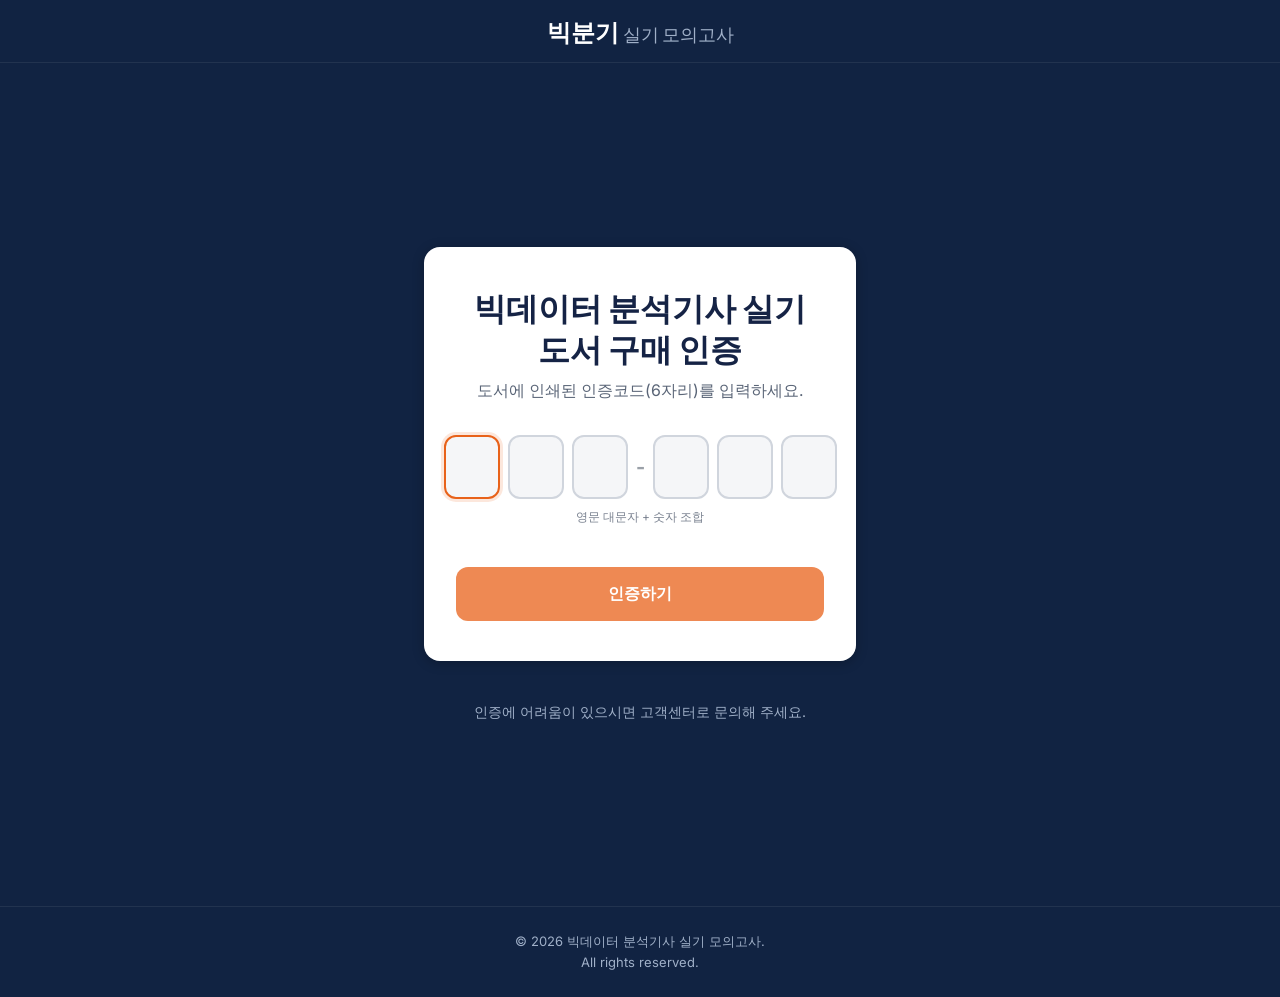
==== auth.html @ a2e7b77d "AICE 자산 fork → 빅분기 실기 모의고사 정식 구조 적용 - AICE → 빅분기 리브랜딩 일괄 적용 (40개 패턴, 11개 파일)   - 텍스트·메타·헤더 로고·푸터·OG " ====
<!DOCTYPE html>
<html lang="ko">
<head>
  <meta charset="UTF-8">
  <meta name="viewport" content="width=device-width, initial-scale=1.0">
  <title>빅분기 실기 모의고사 - 도서 인증</title>
  <meta name="description" content="빅데이터 분석기사 실기 모의고사 서비스 - 도서 인증 후 학습을 시작하세요.">
  <link rel="icon" type="image/jpeg" href="assets/favicon.jpg">
  <meta property="og:title" content="빅데이터 분석기사 실기 모의고사">
  <meta property="og:description" content="빅데이터 분석기사 자격증 모의고사 - 도서 구매자 전용 학습 서비스">
  <meta property="og:image" content="assets/og-image.jpg">
  <meta property="og:type" content="website">
  <!-- Fonts -->
  <link rel="preconnect" href="https://fonts.googleapis.com">
  <link rel="preconnect" href="https://fonts.gstatic.com" crossorigin>
  <link href="https://fonts.googleapis.com/css2?family=Plus+Jakarta+Sans:wght@400;500;600;700;800&family=Inter:wght@400;500;600&family=Space+Grotesk:wght@400;500;600;700&family=Manrope:wght@400;500;600;700&family=JetBrains+Mono:wght@400;500;700&display=swap" rel="stylesheet">
  <!-- FOUC prevention: apply theme before paint -->
  <link rel="stylesheet" href="css/theme-a.css">
  <link rel="stylesheet" href="css/base.css">
</head>
<body>
  <!-- Header -->
  <header class="header" style="justify-content: center;">
    <div class="logo">빅분기 <span class="logo-sub">실기 모의고사</span></div>
  </header>

  <!-- Main Content -->
  <main style="min-height: calc(100vh - 57px); display: flex; align-items: center; justify-content: center;">
    <div class="container-narrow text-center">
      <div class="animate-in">
        <!-- Auth Card (white background) -->
        <div class="auth-card">
          <h1 class="auth-card-title">빅데이터 분석기사 실기<br>도서 구매 인증</h1>
          <p class="auth-card-desc">
            도서에 인쇄된 인증코드(6자리)를 입력하세요.
          </p>

          <!-- OTP Input -->
          <form id="auth-form" autocomplete="off">
            <div class="flex flex-center gap-sm" id="otp-container" style="margin-bottom: 0.5rem;">
              <input type="text" class="otp-input" maxlength="1" inputmode="text" autocomplete="off" data-index="0" aria-label="인증코드 1자리">
              <input type="text" class="otp-input" maxlength="1" inputmode="text" autocomplete="off" data-index="1" aria-label="인증코드 2자리">
              <input type="text" class="otp-input" maxlength="1" inputmode="text" autocomplete="off" data-index="2" aria-label="인증코드 3자리">
              <div style="width: 12px; display: flex; align-items: center; justify-content: center; color: #9aa0a8; font-size: 1.25rem; font-weight: 700;">-</div>
              <input type="text" class="otp-input" maxlength="1" inputmode="text" autocomplete="off" data-index="3" aria-label="인증코드 4자리">
              <input type="text" class="otp-input" maxlength="1" inputmode="text" autocomplete="off" data-index="4" aria-label="인증코드 5자리">
              <input type="text" class="otp-input" maxlength="1" inputmode="text" autocomplete="off" data-index="5" aria-label="인증코드 6자리">
            </div>

            <p class="text-xs" style="margin-bottom: 1.5rem; color: #7a8290;">영문 대문자 + 숫자 조합</p>

            <div class="error-msg" id="error-msg">인증 코드가 올바르지 않습니다.</div>

            <button type="submit" class="btn btn-primary btn-lg w-full" id="verify-btn" disabled style="margin-top: 1rem;">
              인증하기
            </button>

            <p class="text-xs" id="lockout-msg" style="margin-top: 0.75rem; display: none; color: #7a8290;"></p>
          </form>
        </div>

        <!-- Help text (navy background) -->
        <div style="margin-top: 2.5rem;">
          <p class="text-sm text-muted">인증에 어려움이 있으시면 고객센터로 문의해 주세요.</p>
        </div>
      </div>
    </div>
  </main>

  <footer class="footer">&copy; 2026 빅데이터 분석기사 실기 모의고사.<br>All rights reserved.</footer>

  <!-- Toast -->
  <div class="toast" id="toast"></div>

  <script src="js/auth.js"></script>
  <script src="js/protection.js"></script>
</body>
</html>
---- css/theme-a.css ----
/* Theme: BigData Analytics Exam (Navy + White Card + Orange Accent) */
/* 클라이언트 이미지 픽셀 추출 기반 색상 */
:root {
  /* Primary - Orange accent (버튼) */
  --color-primary: #e8621a;
  --color-primary-dim: #d35400;
  --color-primary-container: #f45e07;
  --color-on-primary: #ffffff;
  --color-on-primary-container: #ffffff;

  /* Secondary */
  --color-secondary: #4a5a6d;
  --color-secondary-dim: #3d4e60;
  --color-secondary-container: #e8ecf1;
  --color-on-secondary: #112342;

  /* Tertiary */
  --color-tertiary: #f39c12;
  --color-tertiary-container: #fde8c0;
  --color-on-tertiary-container: #5a3210;

  /* Surface & Background - Navy */
  --color-surface: #112342;
  --color-surface-dim: #0b1c3d;
  --color-surface-container: #152345;
  --color-surface-container-low: #0f2040;
  --color-surface-container-high: #1a2d50;
  --color-surface-container-highest: #203558;
  --color-surface-container-lowest: #091530;
  --color-background: #112342;

  /* Text */
  --color-on-surface: #e8ecf5;
  --color-on-surface-variant: #a0b0c8;
  --color-on-background: #e8ecf5;

  /* Outline */
  --color-outline: #4a5a6d;
  --color-outline-variant: rgba(74, 90, 109, 0.3);

  /* Status */
  --color-error: #e74c3c;
  --color-error-container: #4a1515;
  --color-success: #27ae60;
  --color-success-light: #e8f5e9;
  --color-warning: #f39c12;

  /* Inverse */
  --color-inverse-surface: #e8ecf5;
  --color-inverse-on-surface: #112342;

  /* Typography */
  --font-headline: 'Plus Jakarta Sans', sans-serif;
  --font-body: 'Inter', sans-serif;
  --font-label: 'Inter', sans-serif;
  --font-code: 'JetBrains Mono', 'Fira Code', monospace;

  /* Shape */
  --radius-sm: 0.5rem;
  --radius-md: 0.75rem;
  --radius-lg: 1rem;
  --radius-xl: 1.25rem;
  --radius-full: 9999px;

  /* Elevation */
  --shadow-sm: 0 1px 4px rgba(0,0,0,0.2);
  --shadow-md: 0 2px 12px rgba(0,0,0,0.25);
  --shadow-lg: 0 4px 24px rgba(0,0,0,0.3);

  /* Glassmorphism */
  --glass-bg: transparent;
  --glass-border: transparent;
  --glass-blur: 0;

  /* Specific component tokens */
  --card-bg: #ffffff;
  --card-border: rgba(0, 0, 0, 0.06);
  --card-hover-shadow: 0 2px 12px rgba(0,0,0,0.15);
  --input-bg: #ffffff;
  --input-border: #d0d5dd;
  --input-focus-border: #e8621a;
  --badge-bg: #fff3e0;
  --badge-text: #d35400;
  --code-bg: #1e1e2e;
  --code-text: #e8ecf5;
  --sidebar-bg: var(--color-surface-container);
  --sidebar-active-bg: #e8621a;
  --sidebar-active-text: #ffffff;
  --btn-primary-bg: #e8621a;
  --btn-primary-text: #ffffff;
  --btn-primary-hover: #d35400;
  --progress-bg: rgba(255,255,255,0.2);
  --progress-fill: #e8621a;
  --tooltip-bg: var(--color-surface-container-highest);
  --tooltip-text: var(--color-on-surface);
}
---- css/base.css ----
/* === Reset & Base === */
*, *::before, *::after {
  margin: 0;
  padding: 0;
  box-sizing: border-box;
}

html {
  font-size: 16px;
  scroll-behavior: smooth;
  -webkit-text-size-adjust: 100%;
}

body {
  font-family: var(--font-body);
  background-color: var(--color-background);
  color: var(--color-on-surface);
  line-height: 1.6;
  min-height: 100vh;
  transition: background-color 0.3s ease, color 0.3s ease;
}

a {
  color: var(--color-primary);
  text-decoration: none;
  transition: color 0.2s;
}

a:hover {
  color: var(--color-primary-dim);
}

img {
  max-width: 100%;
  height: auto;
  display: block;
}

button {
  cursor: pointer;
  border: none;
  font-family: inherit;
  font-size: inherit;
  transition: all 0.2s ease;
}

input {
  font-family: inherit;
  font-size: inherit;
  outline: none;
}

/* === Typography === */
h1, h2, h3, h4 {
  font-family: var(--font-headline);
  font-weight: 700;
  line-height: 1.3;
  color: var(--color-on-surface);
}

h1 { font-size: 2rem; }
h2 { font-size: 1.5rem; }
h3 { font-size: 1.25rem; }
h4 { font-size: 1.1rem; }

.text-sm { font-size: 0.875rem; }
.text-xs { font-size: 0.75rem; }
.text-lg { font-size: 1.125rem; }
.text-muted { color: var(--color-on-surface-variant); }

/* === Layout Utilities === */
.container {
  width: 100%;
  max-width: 1200px;
  margin: 0 auto;
  padding: 0 1.5rem;
}

.container-narrow {
  max-width: 480px;
  margin: 0 auto;
  padding: 0 1.5rem;
}

.flex { display: flex; }
.flex-col { flex-direction: column; }
.flex-center { align-items: center; justify-content: center; }
.flex-between { justify-content: space-between; }
.flex-wrap { flex-wrap: wrap; }
.gap-xs { gap: 0.25rem; }
.gap-sm { gap: 0.5rem; }
.gap-md { gap: 1rem; }
.gap-lg { gap: 1.5rem; }
.gap-xl { gap: 2rem; }
.items-center { align-items: center; }
.text-center { text-align: center; }

.grid {
  display: grid;
  gap: 1.5rem;
}

.grid-2 { grid-template-columns: repeat(2, 1fr); }
.grid-3 { grid-template-columns: repeat(3, 1fr); }

.w-full { width: 100%; }
.mx-auto { margin-left: auto; margin-right: auto; }
.mt-sm { margin-top: 0.5rem; }
.mt-md { margin-top: 1rem; }
.mt-lg { margin-top: 1.5rem; }
.mt-xl { margin-top: 2rem; }
.mb-sm { margin-bottom: 0.5rem; }
.mb-md { margin-bottom: 1rem; }
.mb-lg { margin-bottom: 1.5rem; }
.p-sm { padding: 0.5rem; }
.p-md { padding: 1rem; }
.p-lg { padding: 1.5rem; }
.p-xl { padding: 2rem; }

/* === Components: Header / Nav === */
.header {
  position: sticky;
  top: 0;
  z-index: 100;
  background: var(--color-surface);
  border-bottom: 1px solid var(--color-outline-variant);
  padding: 0.75rem 1.5rem;
  display: flex;
  align-items: center;
  justify-content: space-between;
  transition: background-color 0.3s ease;
}

.header .logo {
  font-family: var(--font-headline);
  font-weight: 800;
  font-size: 1.5rem;
  color: #ffffff;
}

.header .logo .logo-sub {
  color: var(--color-on-surface-variant);
  font-weight: 500;
  font-size: 1.1rem;
}

/* Header Search (dummy) */
.header-search {
  flex: 1;
  max-width: 480px;
  margin: 0 1.5rem;
  position: relative;
}

.header-search input {
  width: 100%;
  padding: 0.5rem 2.5rem 0.5rem 1rem;
  border-radius: var(--radius-full);
  border: 1px solid rgba(255, 255, 255, 0.25);
  background: rgba(255, 255, 255, 0.1);
  color: rgba(255, 255, 255, 0.6);
  font-size: 0.8125rem;
  outline: none;
}

.header-search input::placeholder {
  color: rgba(255, 255, 255, 0.5);
}

.header-search-icon {
  position: absolute;
  right: 0.75rem;
  top: 50%;
  transform: translateY(-50%);
  font-size: 0.875rem;
  opacity: 0.5;
}

.header-actions {
  display: flex;
  align-items: center;
  gap: 0.75rem;
}

/* === Components: Theme Toggle === */
.theme-toggle {
  width: 40px;
  height: 40px;
  border-radius: var(--radius-full);
  background: var(--color-surface-container);
  display: flex;
  align-items: center;
  justify-content: center;
  font-size: 1.25rem;
  color: var(--color-on-surface-variant);
  border: 1px solid var(--color-outline-variant);
  transition: all 0.2s ease;
}

.theme-toggle:hover {
  background: var(--color-surface-container-high);
  color: var(--color-primary);
}

/* === Components: Card === */
.card {
  background: var(--card-bg);
  border-radius: var(--radius-lg);
  padding: 1.5rem;
  border: 1px solid var(--card-border);
  box-shadow: var(--shadow-sm);
  transition: box-shadow 0.2s ease, transform 0.2s ease;
}

.card:hover {
  box-shadow: var(--card-hover-shadow);
}

.card-clickable:hover {
  transform: translateY(-2px);
  cursor: pointer;
}

/* === Components: Button === */
.btn {
  display: inline-flex;
  align-items: center;
  justify-content: center;
  gap: 0.5rem;
  padding: 0.75rem 1.5rem;
  border-radius: var(--radius-md);
  font-weight: 600;
  font-family: var(--font-label);
  font-size: 0.9375rem;
  transition: all 0.2s ease;
  white-space: nowrap;
}

.btn-primary {
  background: var(--btn-primary-bg);
  color: var(--btn-primary-text);
}

.btn-primary:hover {
  background: var(--btn-primary-hover);
  transform: translateY(-1px);
}

.btn-secondary {
  background: var(--color-surface-container);
  color: var(--color-on-surface);
  border: 1px solid var(--color-outline-variant);
}

.btn-secondary:hover {
  background: var(--color-surface-container-high);
}

.btn-tertiary {
  background: var(--color-tertiary);
  color: #ffffff;
}

.btn-tertiary:hover {
  opacity: 0.9;
}

.btn-ghost {
  background: transparent;
  color: var(--color-primary);
  padding: 0.5rem 1rem;
}

.btn-ghost:hover {
  background: var(--color-surface-container);
}

.btn-sm {
  padding: 0.5rem 1rem;
  font-size: 0.8125rem;
}

.btn-lg {
  padding: 1rem 2rem;
  font-size: 1rem;
}

.btn:disabled {
  opacity: 0.75;
  cursor: not-allowed;
  transform: none;
}

.btn-icon {
  width: 40px;
  height: 40px;
  padding: 0;
  border-radius: var(--radius-full);
  display: inline-flex;
  align-items: center;
  justify-content: center;
}

/* === Components: Badge === */
.badge {
  display: inline-flex;
  align-items: center;
  padding: 0.25rem 0.75rem;
  border-radius: var(--radius-full);
  font-size: 0.75rem;
  font-weight: 600;
  font-family: var(--font-label);
  background: var(--badge-bg);
  color: var(--badge-text);
}

.badge-success {
  background: var(--color-success-light);
  color: var(--color-success);
}

.badge-warning {
  background: rgba(245, 158, 11, 0.15);
  color: var(--color-warning);
}

/* === Components: Input === */
.input {
  width: 100%;
  padding: 0.75rem 1rem;
  background: var(--input-bg);
  border: 2px solid var(--input-border);
  border-radius: var(--radius-md);
  color: var(--color-on-surface);
  font-size: 1rem;
  transition: border-color 0.2s ease, box-shadow 0.2s ease;
}

.input:focus {
  border-color: var(--input-focus-border);
  box-shadow: 0 0 0 3px rgba(79, 93, 140, 0.15);
}

/* Auth Card - white card on navy background */
.auth-card {
  background: #ffffff;
  border-radius: var(--radius-lg);
  padding: 2.5rem 2rem;
  box-shadow: var(--shadow-md);
}

.auth-card-title {
  color: #152345;
  margin-bottom: 0.5rem;
}

.auth-card-desc {
  color: #5a6577;
  margin-bottom: 2rem;
}

.auth-card .otp-input {
  background: #f5f6f8;
  border-color: #d0d5dd;
  color: #152345;
}

.auth-card .otp-input:focus {
  border-color: #e8621a;
  box-shadow: 0 0 0 3px rgba(232, 98, 26, 0.15);
}

.auth-card .error-msg {
  color: #e74c3c;
}

/* OTP Input */
.otp-input {
  width: 3.5rem;
  height: 4rem;
  text-align: center;
  font-size: 1.5rem;
  font-weight: 700;
  font-family: var(--font-headline);
  text-transform: uppercase;
  background: var(--input-bg);
  border: 2px solid var(--input-border);
  border-radius: var(--radius-md);
  color: var(--color-on-surface);
  transition: all 0.2s ease;
}

.otp-input:focus {
  border-color: var(--color-primary);
  box-shadow: 0 0 0 3px rgba(79, 93, 140, 0.2);
}

.otp-input.error {
  border-color: var(--color-error);
  animation: shake 0.4s ease;
}

.otp-input.success {
  border-color: var(--color-success);
}

/* === Components: Progress Bar === */
.progress-bar {
  width: 100%;
  height: 8px;
  background: var(--progress-bg);
  border-radius: var(--radius-full);
  overflow: hidden;
}

.progress-bar-fill {
  height: 100%;
  background: var(--progress-fill);
  border-radius: var(--radius-full);
  transition: width 0.5s ease;
}

/* === Components: Accordion === */
.accordion {
  border: 1px solid var(--color-outline-variant);
  border-radius: var(--radius-md);
  overflow: hidden;
}

.accordion-header {
  width: 100%;
  padding: 1rem 1.25rem;
  background: var(--color-surface-container);
  color: var(--color-on-surface);
  font-weight: 600;
  font-family: var(--font-label);
  display: flex;
  align-items: center;
  justify-content: space-between;
  cursor: pointer;
  border: none;
  text-align: left;
  transition: background 0.2s;
}

.accordion-header:hover {
  background: var(--color-surface-container-high);
}

.accordion-icon {
  transition: transform 0.3s ease;
  font-size: 1.25rem;
  color: var(--color-on-surface-variant);
}

.accordion-header[aria-expanded="true"] .accordion-icon {
  transform: rotate(180deg);
}

.accordion-body {
  max-height: 0;
  overflow: hidden;
  transition: max-height 0.3s ease;
}

.accordion-body.open {
  max-height: 2000px;
}

.accordion-content {
  padding: 1.25rem;
}

/* === Components: Code Block === */
.code-block {
  position: relative;
  background: var(--code-bg);
  border-radius: var(--radius-md);
  overflow: hidden;
  margin: 1rem 0;
}

.code-block-header {
  display: flex;
  align-items: center;
  justify-content: space-between;
  padding: 0.5rem 1rem;
  background: rgba(0,0,0,0.2);
  font-size: 0.75rem;
  color: var(--color-on-surface-variant);
  font-family: var(--font-label);
}

.code-block pre {
  padding: 1rem;
  overflow-x: auto;
  font-family: var(--font-code);
  font-size: 0.875rem;
  line-height: 1.7;
  color: var(--code-text);
  margin: 0;
}

.code-block code {
  font-family: inherit;
}

.copy-btn {
  padding: 0.25rem 0.625rem;
  border-radius: var(--radius-sm);
  background: rgba(255,255,255,0.1);
  color: var(--color-on-surface-variant);
  font-size: 0.75rem;
  border: none;
  cursor: pointer;
  transition: all 0.2s;
}

.copy-btn:hover {
  background: rgba(255,255,255,0.2);
}

.copy-btn.copied {
  background: var(--color-success);
  color: #ffffff;
}

/* === Components: Sidebar (Viewer) === */
.viewer-layout {
  display: flex;
  min-height: calc(100vh - 57px);
}

.sidebar {
  width: 260px;
  flex-shrink: 0;
  background: var(--sidebar-bg);
  border-right: 1px solid var(--color-outline-variant);
  padding: 1rem 0.75rem;
  overflow-y: auto;
  position: sticky;
  top: 57px;
  height: calc(100vh - 57px);
}

.sidebar-title {
  font-family: var(--font-headline);
  font-size: 0.875rem;
  font-weight: 700;
  color: var(--color-on-surface-variant);
  padding: 0.5rem 0.75rem;
  margin-bottom: 0.5rem;
  text-transform: uppercase;
  letter-spacing: 0.05em;
}

.sidebar-item {
  display: flex;
  align-items: center;
  gap: 0.75rem;
  padding: 0.625rem 0.75rem;
  border-radius: var(--radius-md);
  cursor: pointer;
  transition: all 0.15s ease;
  font-size: 0.875rem;
  color: var(--color-on-surface-variant);
  border: none;
  background: transparent;
  width: 100%;
  text-align: left;
}

.sidebar-item:hover {
  background: var(--color-surface-container-high);
  color: var(--color-on-surface);
}

.sidebar-item.active {
  background: var(--sidebar-active-bg);
  color: var(--sidebar-active-text);
  font-weight: 600;
}

.sidebar-item .q-num {
  width: 28px;
  height: 28px;
  border-radius: var(--radius-sm);
  display: flex;
  align-items: center;
  justify-content: center;
  font-weight: 700;
  font-size: 0.75rem;
  background: var(--color-surface-container);
  flex-shrink: 0;
}

.sidebar-item.active .q-num {
  background: var(--color-primary);
  color: var(--color-on-primary);
}

.sidebar-item.viewed .q-num {
  background: var(--color-success);
  color: #ffffff;
}

.viewer-main {
  flex: 1;
  padding: 2rem;
  max-width: calc(100% - 260px);
  overflow-x: hidden;
}

/* === Components: Tip Box === */
.tip-box {
  padding: 1rem 1.25rem;
  border-radius: var(--radius-md);
  background: var(--color-tertiary-container);
  color: var(--color-on-tertiary-container);
  font-size: 0.875rem;
  line-height: 1.6;
  margin: 1rem 0;
  display: flex;
  gap: 0.75rem;
}

.tip-box .tip-icon {
  flex-shrink: 0;
  font-size: 1.25rem;
}

/* === Components: Answer Card === */
.answer-card {
  background: var(--color-primary-container);
  color: var(--color-on-primary-container);
  padding: 1.25rem;
  border-radius: var(--radius-md);
  margin: 1rem 0;
}

.answer-card .answer-label {
  font-family: var(--font-label);
  font-size: 0.75rem;
  font-weight: 700;
  text-transform: uppercase;
  letter-spacing: 0.05em;
  opacity: 0.7;
  margin-bottom: 0.5rem;
}

.answer-card .answer-value {
  font-family: var(--font-headline);
  font-size: 1.25rem;
  font-weight: 700;
}

/* === Components: Choice List === */
.choice-list {
  list-style: none;
  display: flex;
  flex-direction: column;
  gap: 0.5rem;
  margin: 1rem 0;
}

.choice-item {
  display: flex;
  align-items: flex-start;
  gap: 0.75rem;
  padding: 0.875rem 1rem;
  border-radius: var(--radius-md);
  border: 1px solid var(--color-outline-variant);
  font-size: 0.9375rem;
  transition: all 0.15s;
}

.choice-item .choice-num {
  width: 28px;
  height: 28px;
  border-radius: var(--radius-full);
  display: flex;
  align-items: center;
  justify-content: center;
  font-weight: 700;
  font-size: 0.8125rem;
  background: var(--color-surface-container);
  flex-shrink: 0;
}

.choice-item.correct {
  border-color: var(--color-success);
  background: var(--color-success-light);
}

.choice-item.correct .choice-num {
  background: var(--color-success);
  color: #ffffff;
}

.choice-item.wrong {
  border-color: var(--color-error);
  background: rgba(168, 56, 54, 0.08);
}

.choice-item.wrong .choice-num {
  background: var(--color-error);
  color: #ffffff;
}

.choice-clickable:hover {
  border-color: var(--color-primary);
  background: var(--color-surface-container);
  transform: translateX(4px);
}

/* === Components: Question Navigation === */
.question-nav {
  display: flex;
  justify-content: space-between;
  align-items: center;
  margin-top: 2rem;
  padding-top: 1.5rem;
  border-top: 1px solid var(--color-outline-variant);
}

/* === Components: Toast === */
.toast {
  position: fixed;
  bottom: 2rem;
  left: 50%;
  transform: translateX(-50%) translateY(100px);
  padding: 0.75rem 1.5rem;
  background: var(--color-inverse-surface);
  color: var(--color-inverse-on-surface);
  border-radius: var(--radius-md);
  font-size: 0.875rem;
  z-index: 1000;
  opacity: 0;
  transition: all 0.3s ease;
  pointer-events: none;
}

.toast.show {
  transform: translateX(-50%) translateY(0);
  opacity: 1;
}

/* === Components: Exam Card (Lobby) === */
/* Lobby white background override */
.lobby-main {
  background: #ffffff;
  color: #152345;
}

.lobby-main .text-muted {
  color: #5a6577;
}

.lobby-main .card {
  background: #f5f6f8;
  border: 1px solid #e0e3e8;
}

.lobby-main .stats-grid .card {
  background: #f5f6f8;
}

.lobby-main h1,
.lobby-main h2,
.lobby-main h3 {
  color: #152345;
}

/* Lobby Layout */
.lobby-layout {
  display: flex;
  gap: 2rem;
  align-items: flex-start;
}

.lobby-cards {
  flex: 1;
}

.lobby-sidebar {
  width: 220px;
  flex-shrink: 0;
  display: flex;
  flex-direction: column;
  gap: 1rem;
}

.lobby-stat-card {
  background: #f5f6f8;
  border: 1px solid #e0e3e8;
  border-radius: var(--radius-md);
  padding: 1.25rem;
}

.lobby-stat-card h3 {
  font-size: 0.9375rem;
  margin-bottom: 0.75rem;
  color: #152345;
}

.lobby-stat-row {
  display: flex;
  justify-content: space-between;
  padding: 0.375rem 0;
  font-size: 0.8125rem;
  color: #5a6577;
  border-bottom: 1px solid #e8eaed;
}

.lobby-stat-row:last-child {
  border-bottom: none;
}

.lobby-stat-row span:last-child {
  font-weight: 600;
  color: #152345;
}

/* Lobby Cards */
.lobby-card {
  background: #ffffff;
  border: 1px solid #2a2a2a;
  border-radius: var(--radius-md);
  padding: 1.25rem;
}

.lobby-card-disabled {
  opacity: 0.5;
  pointer-events: none;
}

.lobby-card-title {
  font-size: 0.9375rem;
  font-weight: 700;
  color: #152345;
  margin-bottom: 0.5rem;
}

.lobby-card-desc {
  font-size: 0.8125rem;
  color: #5a6577;
  margin-bottom: 1rem;
  line-height: 1.4;
}

.lobby-card-buttons {
  display: flex;
  flex-direction: column;
  gap: 0.5rem;
}

.lobby-btn {
  display: block;
  width: 100%;
  padding: 0.5rem;
  border-radius: var(--radius-sm);
  font-size: 0.8125rem;
  font-weight: 600;
  text-align: center;
  cursor: pointer;
  border: 1px solid #d0d5dd;
  text-decoration: none;
}

.lobby-btn-colab {
  background: #e8621a;
  color: #ffffff;
  border-color: #e8621a;
}

.lobby-btn-colab:hover {
  background: #d35400;
}

.lobby-btn-outline {
  background: #ffffff;
  color: #152345;
}

.lobby-btn-outline:hover {
  background: #f5f6f8;
}

.exam-card {
  position: relative;
  overflow: hidden;
}

.exam-card .flex.gap-sm {
  align-items: stretch;
}

.exam-card .flex.gap-sm .btn {
  display: flex;
  align-items: center;
  justify-content: center;
}

.exam-card .flex.gap-sm .btn.btn-colab {
  display: block;
  text-align: center;
  line-height: 1.3;
}

.colab-btn-sub {
  font-size: 0.75rem;
  opacity: 0.65;
}

.exam-card .exam-tags {
  display: flex;
  flex-wrap: wrap;
  gap: 0.375rem;
  margin: 0.75rem 0;
}

.exam-card .exam-tags .tag {
  font-size: 0.6875rem;
  padding: 0.125rem 0.5rem;
  border-radius: var(--radius-full);
  background: var(--color-surface-container-high);
  color: var(--color-on-surface-variant);
  font-family: var(--font-code);
}

.exam-card.disabled {
  opacity: 0.5;
  pointer-events: none;
}

.exam-card.disabled::after {
  content: '준비 중';
  position: absolute;
  top: 1rem;
  right: 1rem;
  padding: 0.25rem 0.75rem;
  border-radius: var(--radius-full);
  background: var(--color-surface-container-high);
  color: var(--color-on-surface-variant);
  font-size: 0.75rem;
  font-weight: 600;
}

/* === Components: Stats Grid === */
.stats-grid {
  display: grid;
  grid-template-columns: repeat(auto-fit, minmax(140px, 1fr));
  gap: 1rem;
}

.stat-card {
  background: var(--color-surface-container);
  border-radius: var(--radius-md);
  padding: 1rem;
  text-align: center;
}

.stat-card .stat-value {
  font-family: var(--font-headline);
  font-size: 1.5rem;
  font-weight: 800;
  color: var(--color-primary);
}

.stat-card .stat-label {
  font-size: 0.75rem;
  color: var(--color-on-surface-variant);
  margin-top: 0.25rem;
}

/* === Components: Demo Note === */
.demo-note {
  background: var(--color-surface-container);
  border: 1px dashed var(--color-outline-variant);
  border-radius: var(--radius-md);
  padding: 1.25rem;
  margin-top: 2rem;
  font-size: 0.8125rem;
  color: var(--color-on-surface-variant);
  line-height: 1.7;
}

.demo-note strong {
  color: var(--color-on-surface);
}

/* === Components: Error Message === */
.error-msg {
  color: var(--color-error);
  font-size: 0.875rem;
  margin-top: 0.75rem;
  display: none;
  text-align: center;
}

.error-msg.show {
  display: block;
  animation: fadeIn 0.3s ease;
}

/* === Animations === */
@keyframes shake {
  0%, 100% { transform: translateX(0); }
  20% { transform: translateX(-6px); }
  40% { transform: translateX(6px); }
  60% { transform: translateX(-4px); }
  80% { transform: translateX(4px); }
}

@keyframes fadeIn {
  from { opacity: 0; transform: translateY(8px); }
  to { opacity: 1; transform: translateY(0); }
}

@keyframes fadeInUp {
  from { opacity: 0; transform: translateY(20px); }
  to { opacity: 1; transform: translateY(0); }
}

.animate-in {
  animation: fadeInUp 0.4s ease forwards;
}

/* === Responsive === */
@media (max-width: 768px) {
  h1 { font-size: 1.5rem; }
  h2 { font-size: 1.25rem; }

  .grid-2, .grid-3 {
    grid-template-columns: 1fr;
  }

  .container {
    padding: 0 1rem;
  }

  .sidebar {
    display: none;
  }

  .viewer-main {
    max-width: 100%;
    padding: 1rem;
  }

  .mobile-q-nav {
    display: flex;
    overflow-x: auto;
    gap: 0.5rem;
    padding: 0.75rem 1rem;
    background: var(--color-surface-container);
    border-bottom: 1px solid var(--color-outline-variant);
    -webkit-overflow-scrolling: touch;
  }

  .mobile-q-nav .q-pill {
    flex-shrink: 0;
    padding: 0.375rem 0.75rem;
    border-radius: var(--radius-full);
    font-size: 0.8125rem;
    font-weight: 600;
    background: var(--color-surface-container-high);
    color: var(--color-on-surface-variant);
    border: none;
    cursor: pointer;
    white-space: nowrap;
  }

  .mobile-q-nav .q-pill.active {
    background: var(--color-primary);
    color: var(--color-on-primary);
  }

  .otp-input {
    width: 2.75rem;
    height: 3.25rem;
    font-size: 1.25rem;
  }
}

/* Hide mobile nav on desktop */
@media (min-width: 769px) {
  .mobile-q-nav {
    display: none;
  }
}

/* === Utility: hidden === */
/* === Components: Footer === */
.footer {
  padding: 1.5rem;
  text-align: center;
  font-size: 0.8125rem;
  color: var(--color-on-surface-variant);
  border-top: 1px solid var(--color-outline-variant);
  margin-top: auto;
}

.hidden { display: none !important; }
.sr-only {
  position: absolute;
  width: 1px;
  height: 1px;
  overflow: hidden;
  clip: rect(0,0,0,0);
  white-space: nowrap;
}

/* === Components: Modal (Colab Notice) === */
.modal-backdrop {
  position: fixed;
  inset: 0;
  background: rgba(0, 0, 0, 0.55);
  display: flex;
  align-items: center;
  justify-content: center;
  z-index: 2000;
  padding: 1rem;
  animation: fadeIn 0.2s ease;
}

.modal-card {
  background: var(--color-surface);
  border-radius: var(--radius-lg);
  border: 1px solid var(--color-outline-variant);
  box-shadow: 0 20px 60px rgba(0, 0, 0, 0.35);
  max-width: 540px;
  width: 100%;
  max-height: calc(100vh - 2rem);
  overflow-y: auto;
  animation: modalIn 0.25s ease;
}

@keyframes modalIn {
  from { opacity: 0; transform: translateY(12px) scale(0.98); }
  to { opacity: 1; transform: translateY(0) scale(1); }
}

.modal-header {
  display: flex;
  align-items: center;
  justify-content: space-between;
  padding: 1.25rem 1.5rem;
  border-bottom: 1px solid var(--color-outline-variant);
}

.modal-header h3 {
  margin: 0;
  font-size: 1.125rem;
  color: var(--color-on-surface);
}

.modal-close {
  width: 32px;
  height: 32px;
  border-radius: var(--radius-sm);
  background: transparent;
  color: var(--color-on-surface-variant);
  font-size: 1.5rem;
  display: flex;
  align-items: center;
  justify-content: center;
  line-height: 1;
}

.modal-close:hover {
  background: var(--color-surface-container);
  color: var(--color-on-surface);
}

.modal-body {
  padding: 1.25rem 1.5rem;
  font-size: 0.9375rem;
  line-height: 1.7;
  color: var(--color-on-surface);
}

.modal-body p {
  margin: 0 0 0.75rem;
}

.modal-body p:last-of-type {
  margin-bottom: 0;
}

.modal-body code {
  font-family: var(--font-code);
  font-size: 0.8125rem;
  padding: 0.125rem 0.375rem;
  background: var(--color-surface-container);
  border-radius: var(--radius-sm);
}

.modal-quote {
  margin: 0.75rem 0 1rem;
  padding: 0.75rem 1rem;
  border-left: 3px solid var(--color-warning, #f59e0b);
  background: var(--color-surface-container);
  color: var(--color-on-surface-variant);
  font-size: 0.875rem;
  border-radius: 0 var(--radius-sm) var(--radius-sm) 0;
  font-weight: 600;
}

/* Modal tip box — override default pink tertiary-container with light sky blue */
.modal-body .tip-box {
  background: #e0f2fe;
  color: #075985;
}

.modal-body .tip-box code {
  background: rgba(7, 89, 133, 0.12);
  color: #075985;
}

[data-theme="b"] .modal-body .tip-box {
  background: rgba(56, 189, 248, 0.12);
  color: #7dd3fc;
}

[data-theme="b"] .modal-body .tip-box code {
  background: rgba(125, 211, 252, 0.18);
  color: #bae6fd;
}

.modal-footer {
  display: flex;
  align-items: center;
  justify-content: space-between;
  gap: 1rem;
  padding: 1rem 1.5rem 1.25rem;
  border-top: 1px solid var(--color-outline-variant);
  flex-wrap: wrap;
}

.modal-checkbox {
  display: inline-flex;
  align-items: center;
  gap: 0.5rem;
  font-size: 0.875rem;
  color: var(--color-on-surface-variant);
  cursor: pointer;
  user-select: none;
}

.modal-checkbox input[type="checkbox"] {
  width: 16px;
  height: 16px;
  cursor: pointer;
  accent-color: var(--color-primary);
}

.modal-actions {
  display: flex;
  gap: 0.5rem;
}

@media (max-width: 480px) {
  .modal-footer {
    flex-direction: column;
    align-items: stretch;
  }
  .modal-actions {
    justify-content: flex-end;
  }
}
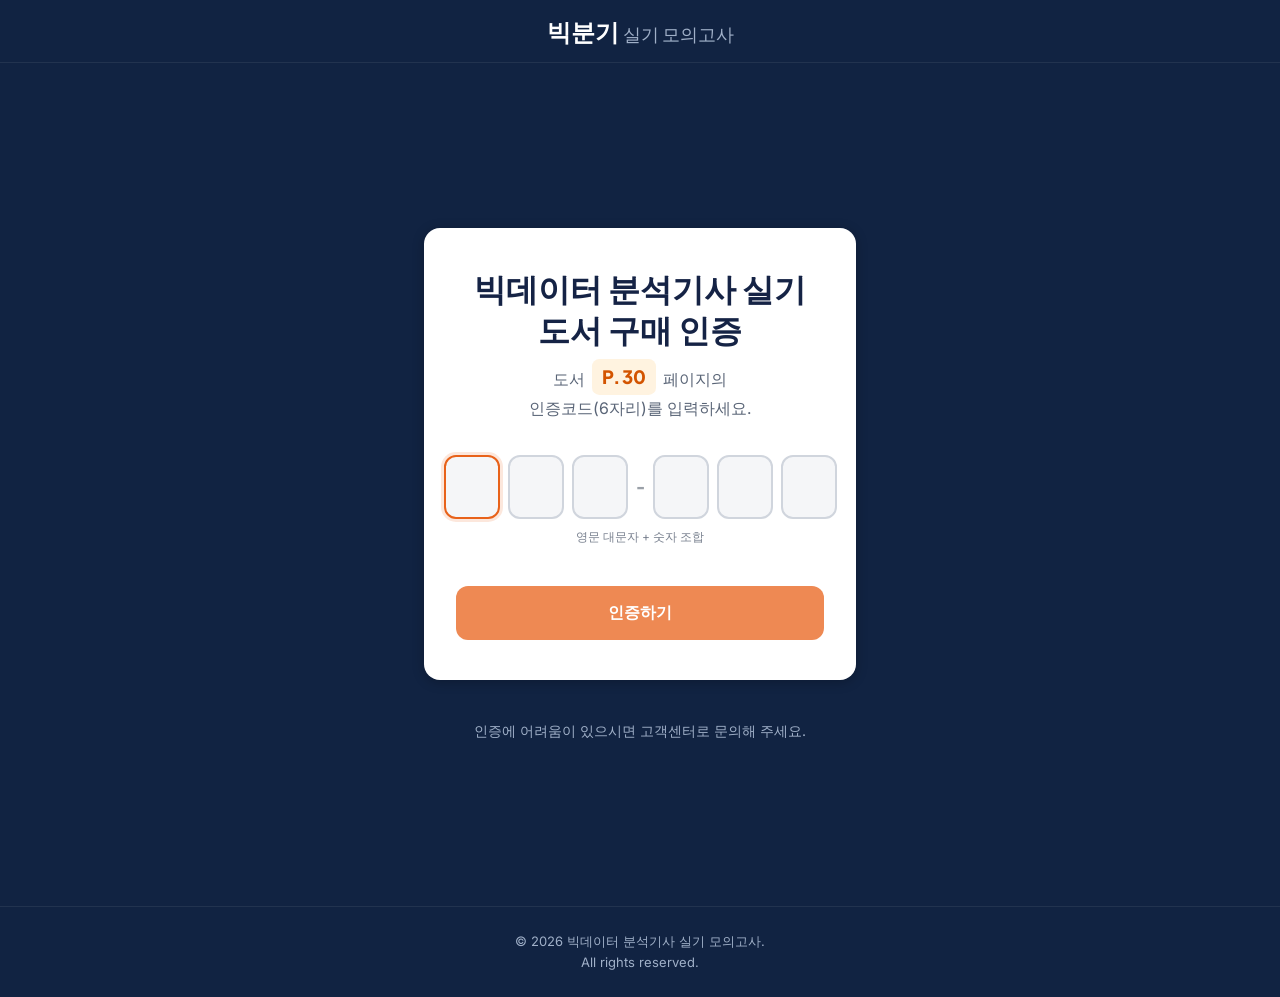
==== commit ad1e9cd5: "인증 방식: 페이지 챌린지로 전환 (30개 코드 중 1개 → 페이지별 1:1) 기존: 30개 코드 중 아무거나 1개 일치하면 통과 (1개 유출 시 전체 우회) 변경: 접속 시 랜덤" ====
--- a/auth.html
+++ b/auth.html
@@ -32,7 +32,7 @@
         <div class="auth-card">
           <h1 class="auth-card-title">빅데이터 분석기사 실기<br>도서 구매 인증</h1>
           <p class="auth-card-desc">
-            도서에 인쇄된 인증코드(6자리)를 입력하세요.
+            도서 <strong class="page-callout">P.<span id="page-number">--</span></strong> 페이지의<br>인증코드(6자리)를 입력하세요.
           </p>
 
           <!-- OTP Input -->
--- a/css/base.css
+++ b/css/base.css
@@ -210,6 +210,16 @@
   border: 1px solid var(--card-border);
   box-shadow: var(--shadow-sm);
   transition: box-shadow 0.2s ease, transform 0.2s ease;
+  color: var(--color-inverse-on-surface);
+}
+
+.card h1,
+.card h2,
+.card h3,
+.card h4,
+.card h5,
+.card h6 {
+  color: var(--color-inverse-on-surface);
 }
 
 .card:hover {
@@ -357,6 +367,20 @@
 .auth-card-desc {
   color: #5a6577;
   margin-bottom: 2rem;
+  line-height: 1.7;
+}
+
+.auth-card-desc .page-callout {
+  display: inline-block;
+  padding: 0.15em 0.55em;
+  margin: 0 0.15em;
+  background: #fff3e0;
+  color: #d35400;
+  border-radius: 0.4em;
+  font-family: var(--font-headline);
+  font-weight: 800;
+  font-size: 1.15em;
+  letter-spacing: 0.02em;
 }
 
 .auth-card .otp-input {
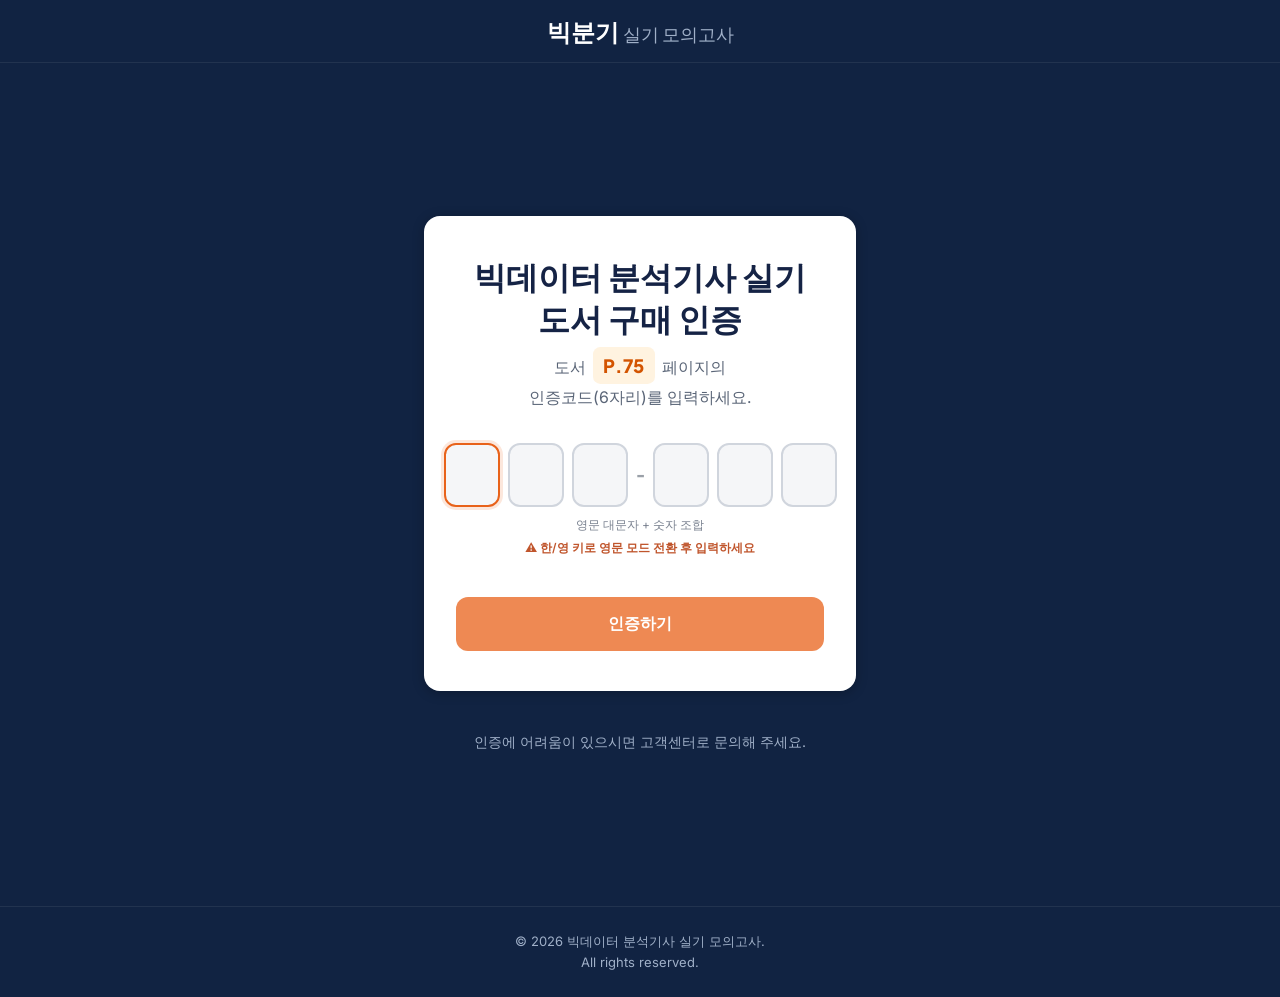
==== commit 29d12f1e: "인증 페이지 한글 IME 방어 패치 [배경] 1회차 검수 중 클라이언트가 "키보드 영문이 입력되지 않는다" 컴플레인. 실제 원인은 클라이언트 PC 의 한글 IME 모드 — 'A' " ====
--- a/auth.html
+++ b/auth.html
@@ -38,16 +38,17 @@
           <!-- OTP Input -->
           <form id="auth-form" autocomplete="off">
             <div class="flex flex-center gap-sm" id="otp-container" style="margin-bottom: 0.5rem;">
-              <input type="text" class="otp-input" maxlength="1" inputmode="text" autocomplete="off" data-index="0" aria-label="인증코드 1자리">
-              <input type="text" class="otp-input" maxlength="1" inputmode="text" autocomplete="off" data-index="1" aria-label="인증코드 2자리">
-              <input type="text" class="otp-input" maxlength="1" inputmode="text" autocomplete="off" data-index="2" aria-label="인증코드 3자리">
+              <input type="text" class="otp-input" maxlength="1" inputmode="latin" autocomplete="off" lang="en" autocapitalize="characters" spellcheck="false" data-index="0" aria-label="인증코드 1자리">
+              <input type="text" class="otp-input" maxlength="1" inputmode="latin" autocomplete="off" lang="en" autocapitalize="characters" spellcheck="false" data-index="1" aria-label="인증코드 2자리">
+              <input type="text" class="otp-input" maxlength="1" inputmode="latin" autocomplete="off" lang="en" autocapitalize="characters" spellcheck="false" data-index="2" aria-label="인증코드 3자리">
               <div style="width: 12px; display: flex; align-items: center; justify-content: center; color: #9aa0a8; font-size: 1.25rem; font-weight: 700;">-</div>
-              <input type="text" class="otp-input" maxlength="1" inputmode="text" autocomplete="off" data-index="3" aria-label="인증코드 4자리">
-              <input type="text" class="otp-input" maxlength="1" inputmode="text" autocomplete="off" data-index="4" aria-label="인증코드 5자리">
-              <input type="text" class="otp-input" maxlength="1" inputmode="text" autocomplete="off" data-index="5" aria-label="인증코드 6자리">
+              <input type="text" class="otp-input" maxlength="1" inputmode="latin" autocomplete="off" lang="en" autocapitalize="characters" spellcheck="false" data-index="3" aria-label="인증코드 4자리">
+              <input type="text" class="otp-input" maxlength="1" inputmode="latin" autocomplete="off" lang="en" autocapitalize="characters" spellcheck="false" data-index="4" aria-label="인증코드 5자리">
+              <input type="text" class="otp-input" maxlength="1" inputmode="latin" autocomplete="off" lang="en" autocapitalize="characters" spellcheck="false" data-index="5" aria-label="인증코드 6자리">
             </div>
 
-            <p class="text-xs" style="margin-bottom: 1.5rem; color: #7a8290;">영문 대문자 + 숫자 조합</p>
+            <p class="text-xs" style="margin-bottom: 0.25rem; color: #7a8290;">영문 대문자 + 숫자 조합</p>
+            <p class="text-xs" style="margin-bottom: 1.5rem; color: #c0552c; font-weight: 600;">⚠ 한/영 키로 영문 모드 전환 후 입력하세요</p>
 
             <div class="error-msg" id="error-msg">인증 코드가 올바르지 않습니다.</div>
 
--- a/css/base.css
+++ b/css/base.css
@@ -412,6 +412,7 @@
   border-radius: var(--radius-md);
   color: var(--color-on-surface);
   transition: all 0.2s ease;
+  ime-mode: disabled; /* 구형 브라우저용 한글 IME 차단 fallback (modern browser는 JS composition 이벤트로 처리) */
 }
 
 .otp-input:focus {
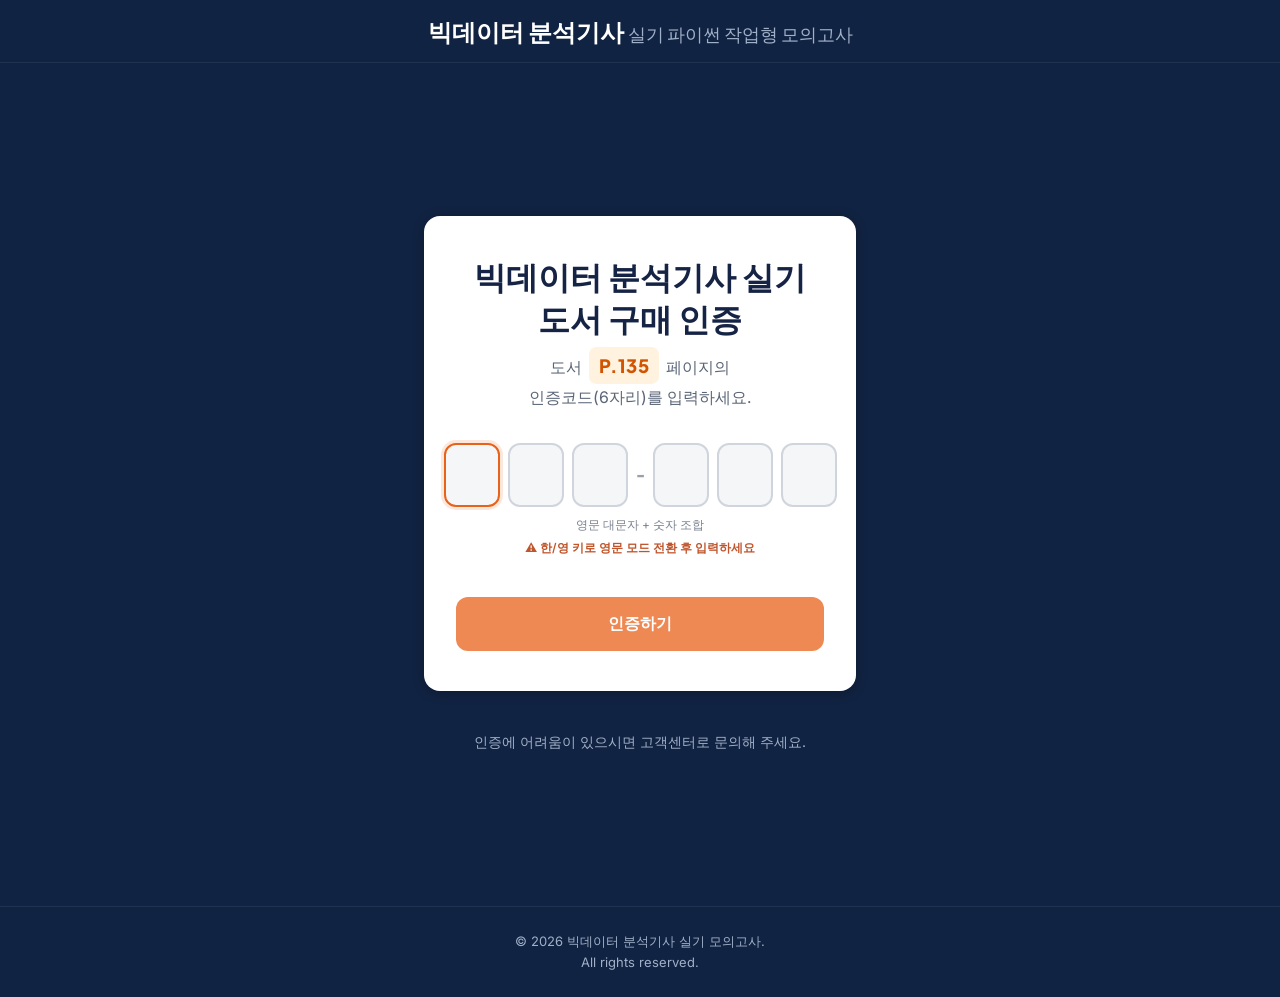
==== commit fa8c84d4: "클라이언트 UI 수정 요청 3건 반영 [클라이언트 카톡 요청 (2026-05-02 22:30~22:33)]  1. 헤더 텍스트 일괄 변경 (5개 페이지)    - "빅분기 실기 모" ====
--- a/auth.html
+++ b/auth.html
@@ -3,10 +3,10 @@
 <head>
   <meta charset="UTF-8">
   <meta name="viewport" content="width=device-width, initial-scale=1.0">
-  <title>빅분기 실기 모의고사 - 도서 인증</title>
+  <title>빅데이터 분석기사 실기 파이썬 작업형 모의고사 - 도서 인증</title>
   <meta name="description" content="빅데이터 분석기사 실기 모의고사 서비스 - 도서 인증 후 학습을 시작하세요.">
   <link rel="icon" type="image/jpeg" href="assets/favicon.jpg">
-  <meta property="og:title" content="빅데이터 분석기사 실기 모의고사">
+  <meta property="og:title" content="빅데이터 분석기사 실기 파이썬 작업형 모의고사">
   <meta property="og:description" content="빅데이터 분석기사 자격증 모의고사 - 도서 구매자 전용 학습 서비스">
   <meta property="og:image" content="assets/og-image.jpg">
   <meta property="og:type" content="website">
@@ -21,7 +21,7 @@
 <body>
   <!-- Header -->
   <header class="header" style="justify-content: center;">
-    <div class="logo">빅분기 <span class="logo-sub">실기 모의고사</span></div>
+    <div class="logo">빅데이터 분석기사 <span class="logo-sub">실기 파이썬 작업형 모의고사</span></div>
   </header>
 
   <!-- Main Content -->
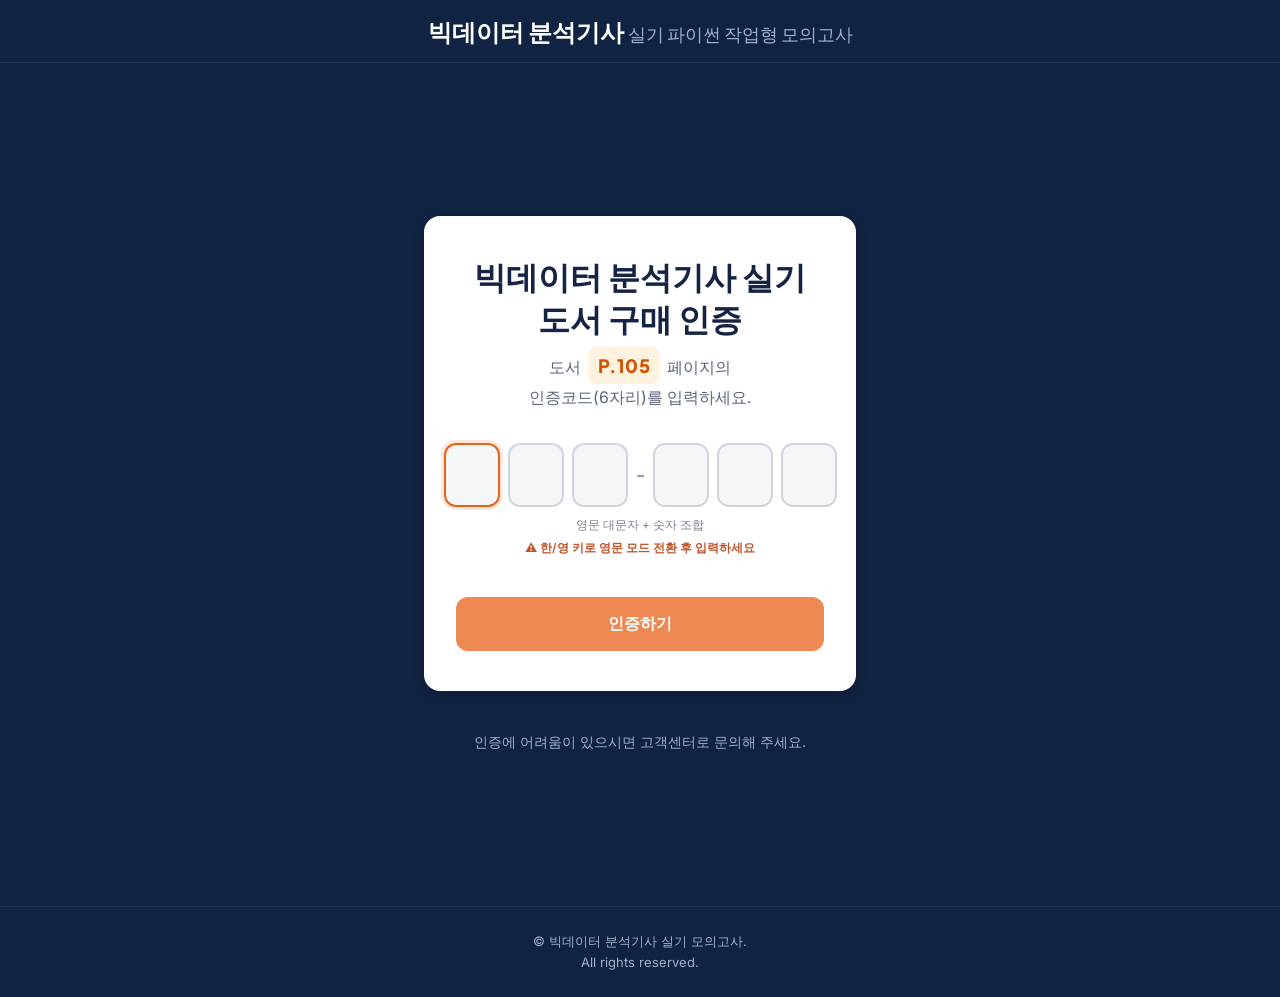
==== commit a084e781: "푸터 연도 표기 "2026" 삭제 — 클라이언트 검수 의견 반영 auth/lobby/viewer/mobile 4개 페이지 푸터에서 "© 2026 빅데이터 분석기사 ..." → "©" ====
--- a/auth.html
+++ b/auth.html
@@ -68,7 +68,7 @@
     </div>
   </main>
 
-  <footer class="footer">&copy; 2026 빅데이터 분석기사 실기 모의고사.<br>All rights reserved.</footer>
+  <footer class="footer">&copy; 빅데이터 분석기사 실기 모의고사.<br>All rights reserved.</footer>
 
   <!-- Toast -->
   <div class="toast" id="toast"></div>
